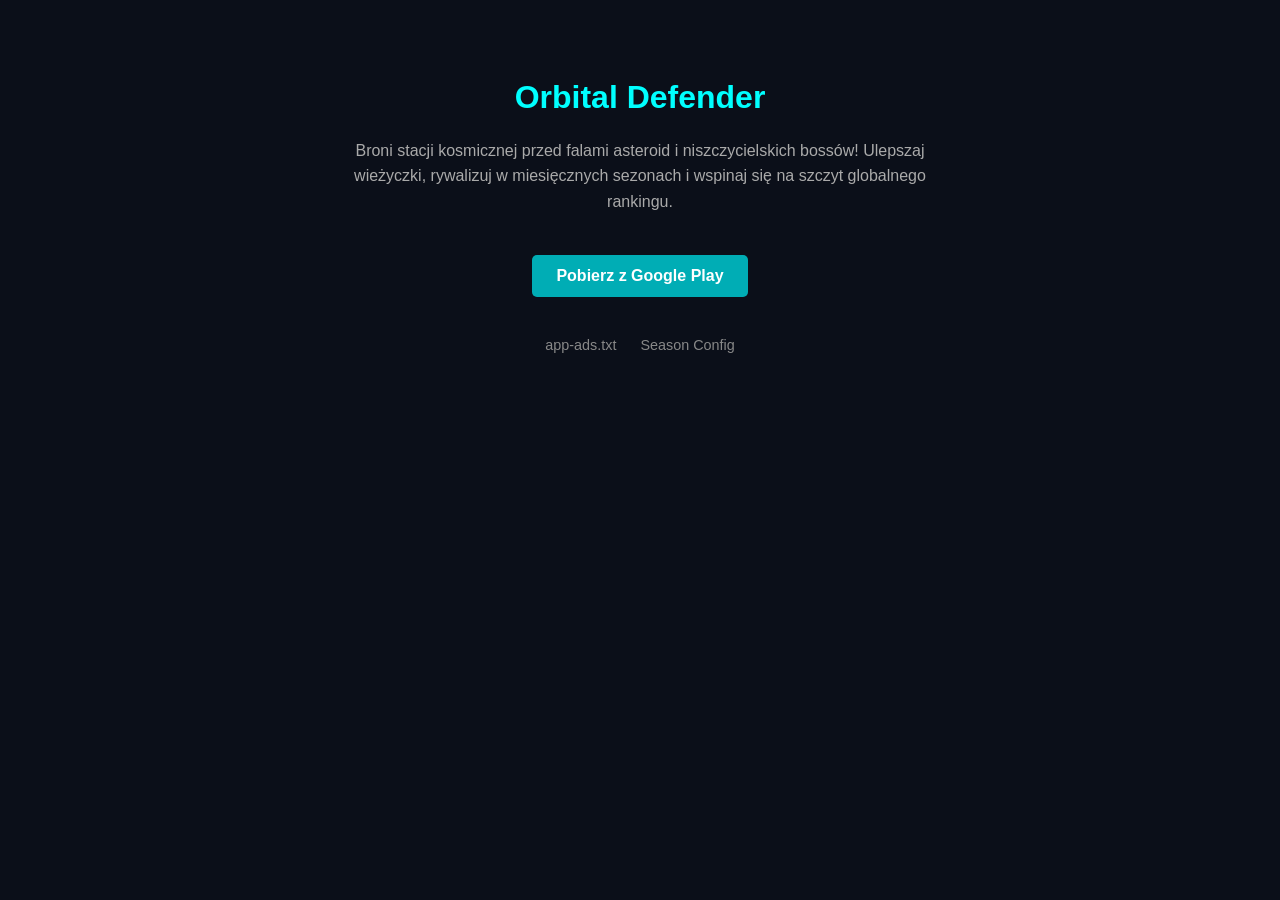
==== index.html @ 1ce60726 "Add initial HTML structure for Orbital Defender" ====
<!DOCTYPE html>
<html lang="pl">
<head>
    <meta charset="UTF-8">
    <meta name="viewport" content="width=device-width, initial-scale=1.0">
    <title>Orbital Defender</title>
    <style>
        body { font-family: Arial, sans-serif; background: #0b0f19; color: #fff; text-align: center; padding: 50px; }
        h1 { color: #00ffff; }
        p { color: #aaa; max-width: 600px; margin: 20px auto; line-height: 1.6; }
        .btn { display: inline-block; background: #00adb5; color: #fff; padding: 12px 24px; text-decoration: none; border-radius: 5px; font-weight: bold; margin-top: 20px; }
        .btn:hover { background: #00818a; }
        .links { margin-top: 40px; font-size: 0.9em; }
        .links a { color: #888; text-decoration: none; margin: 0 10px; }
    </style>
</head>
<body>
    <h1>Orbital Defender</h1>
    <p>Broni stacji kosmicznej przed falami asteroid i niszczycielskich bossów! Ulepszaj wieżyczki, rywalizuj w miesięcznych sezonach i wspinaj się na szczyt globalnego rankingu.</p>
    
    <a class="btn" href="#">Pobierz z Google Play</a>

    <div class="links">
        <a href="app-ads.txt">app-ads.txt</a>
        <a href="seasonconfig.json">Season Config</a>
    </div>
</body>
</html>
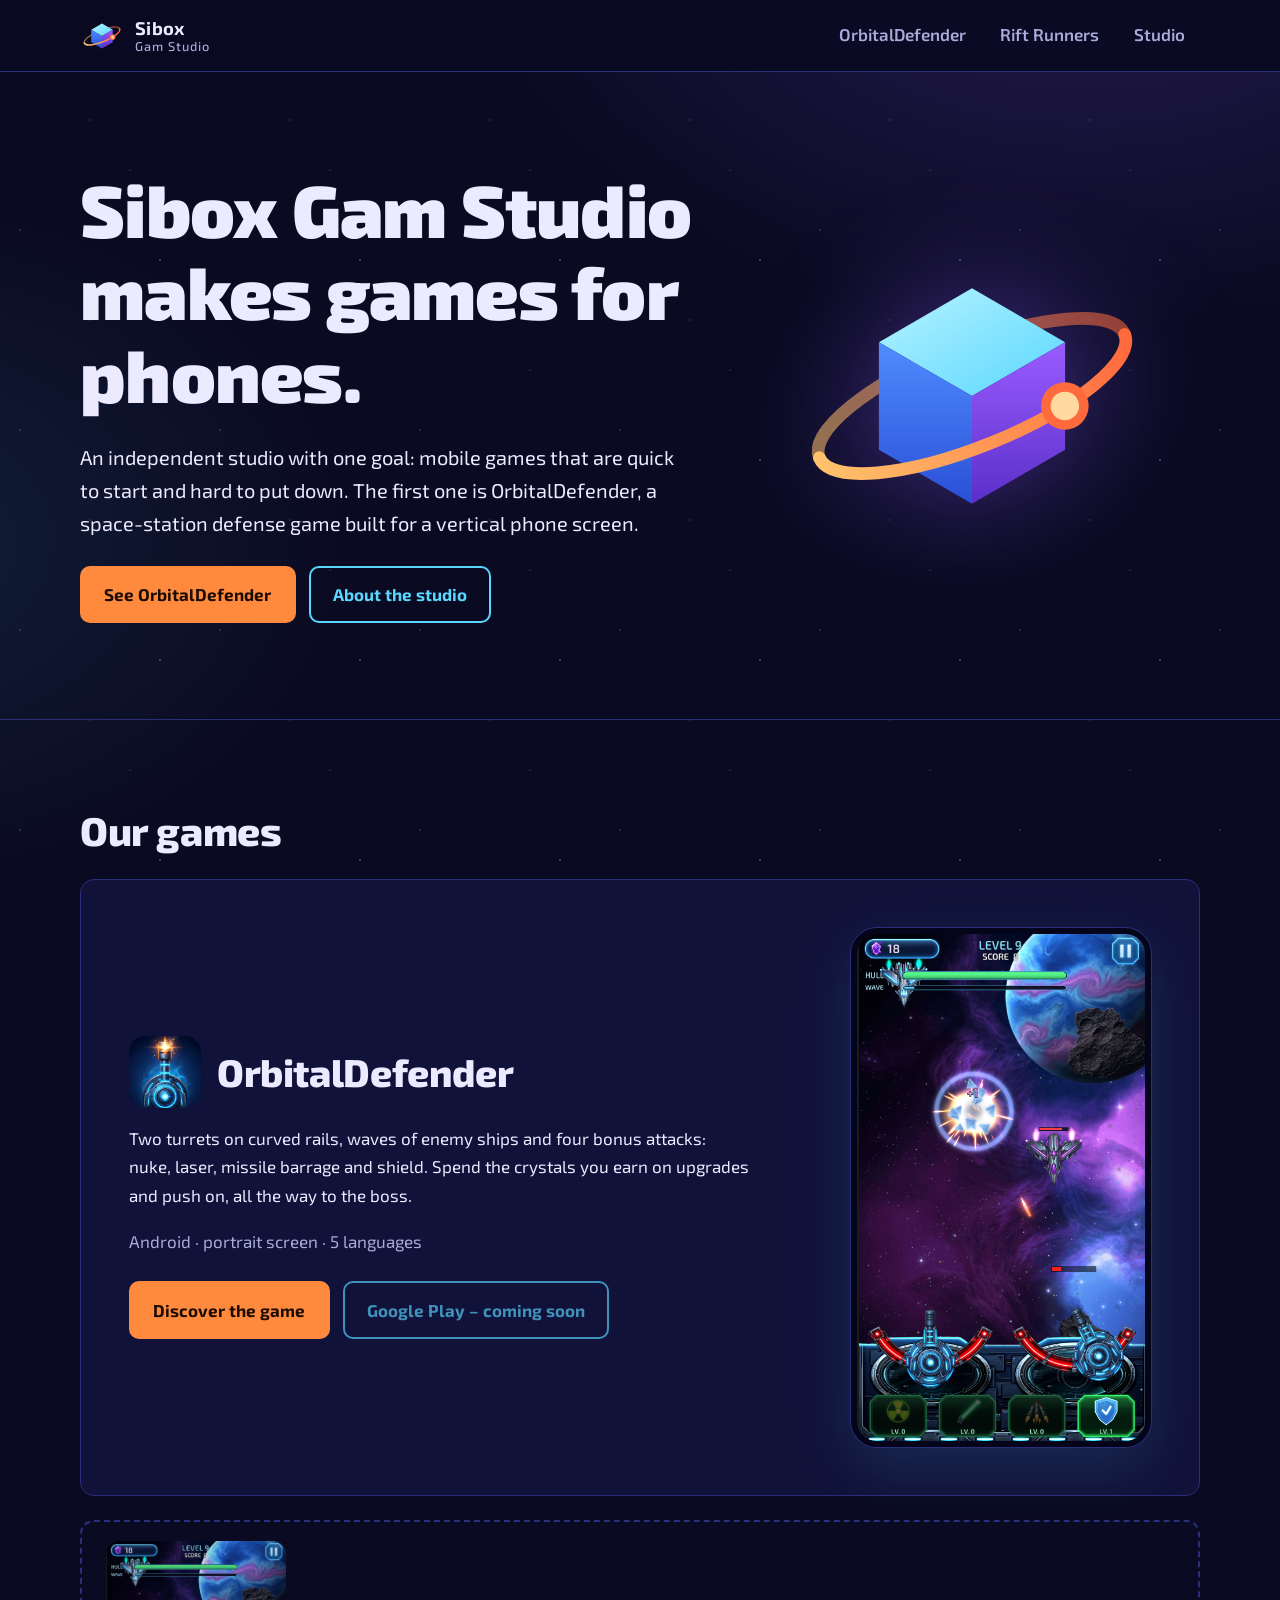
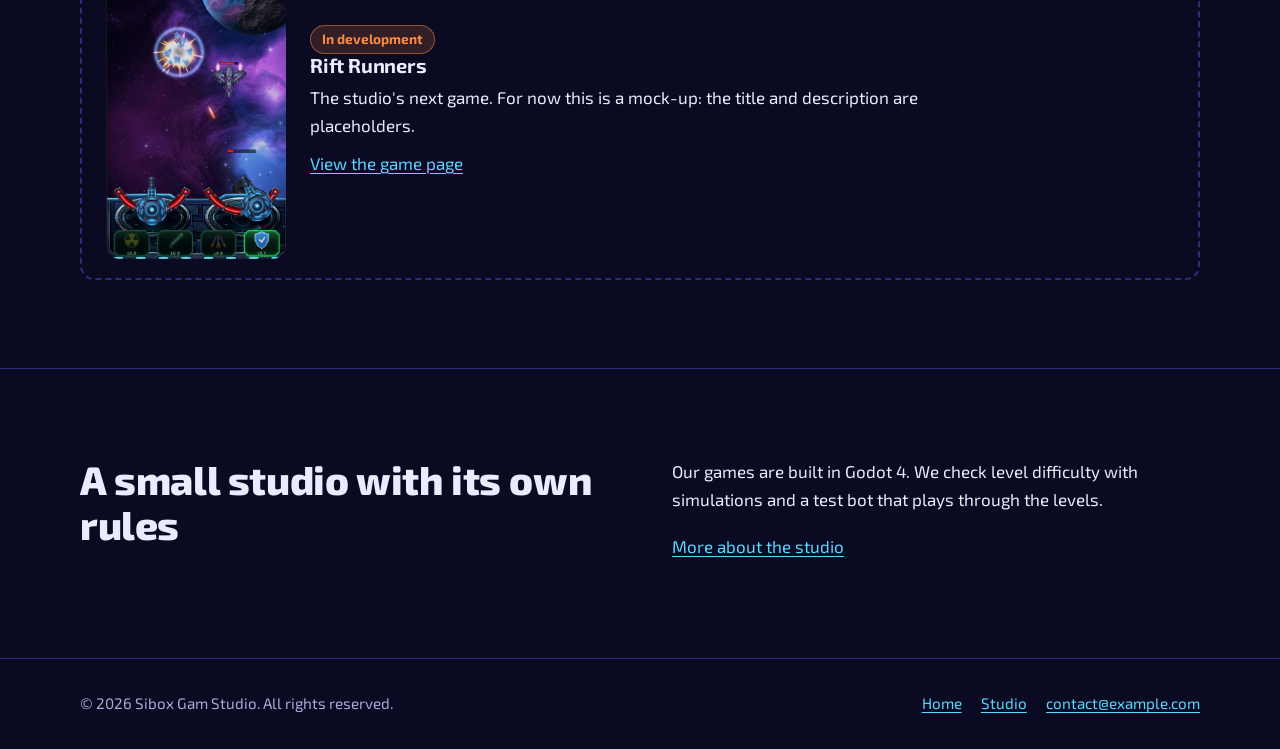
==== commit 37a6a01a: "Add files via upload" ====
--- a/index.html
+++ b/index.html
@@ -1,28 +1,110 @@
 <!DOCTYPE html>
-<html lang="pl">
+<html lang="en">
 <head>
-    <meta charset="UTF-8">
-    <meta name="viewport" content="width=device-width, initial-scale=1.0">
-    <title>Orbital Defender</title>
-    <style>
-        body { font-family: Arial, sans-serif; background: #0b0f19; color: #fff; text-align: center; padding: 50px; }
-        h1 { color: #00ffff; }
-        p { color: #aaa; max-width: 600px; margin: 20px auto; line-height: 1.6; }
-        .btn { display: inline-block; background: #00adb5; color: #fff; padding: 12px 24px; text-decoration: none; border-radius: 5px; font-weight: bold; margin-top: 20px; }
-        .btn:hover { background: #00818a; }
-        .links { margin-top: 40px; font-size: 0.9em; }
-        .links a { color: #888; text-decoration: none; margin: 0 10px; }
-    </style>
+  <meta charset="utf-8">
+  <meta name="viewport" content="width=device-width, initial-scale=1">
+  <title>Sibox Gam Studio – mobile games</title>
+  <meta name="description" content="Independent mobile game studio. Check out OrbitalDefender, a space-station defense game for Android.">
+  <meta name="theme-color" content="#0a0a22">
+  <meta property="og:title" content="Sibox Gam Studio – mobile games">
+  <meta property="og:description" content="Independent mobile game studio. Check out OrbitalDefender, a space-station defense game for Android.">
+  <meta property="og:type" content="website">
+  <!-- Once published you can add the full URL: <meta property="og:image" content="https://YOUR-LOGIN.github.io/REPO/assets/img/screenshot-1.png"> -->
+  <link rel="icon" href="assets/favicon.svg" type="image/svg+xml">
+  <link rel="stylesheet" href="css/style.css">
 </head>
 <body>
-    <h1>Orbital Defender</h1>
-    <p>Broni stacji kosmicznej przed falami asteroid i niszczycielskich bossów! Ulepszaj wieżyczki, rywalizuj w miesięcznych sezonach i wspinaj się na szczyt globalnego rankingu.</p>
-    
-    <a class="btn" href="#">Pobierz z Google Play</a>
+  <a class="skip" href="#main">Skip to content</a>
+  <header class="site-header">
+    <div class="wrap">
+      <a class="brand" href="index.html" aria-label="Sibox Gam Studio – home">
+        <img src="assets/logo-mark.svg" alt="" width="44" height="44">
+        <span>Sibox<small>Gam Studio</small></span>
+      </a>
+      <nav class="tabs" aria-label="Main navigation">
+        <a href="orbital-defender.html">OrbitalDefender</a>
+        <a href="rift-runners.html">Rift Runners</a>
+        <a href="studio.html">Studio</a>
+      </nav>
+    </div>
+  </header>
 
-    <div class="links">
-        <a href="app-ads.txt">app-ads.txt</a>
-        <a href="seasonconfig.json">Season Config</a>
+  <main id="main">
+    <section class="hero">
+      <div class="wrap">
+        <div>
+          <h1>Sibox Gam Studio makes games for phones.</h1>
+          <p class="lead">An independent studio with one goal: mobile games that are quick to start and hard to put down. The first one is OrbitalDefender, a space-station defense game built for a vertical phone screen.</p>
+          <div class="actions">
+            <a class="btn btn-primary" href="orbital-defender.html">See OrbitalDefender</a>
+            <a class="btn btn-ghost" href="studio.html">About the studio</a>
+          </div>
+        </div>
+        <img class="hero-mark" src="assets/logo-mark.svg" alt="Studio logo: a cube circled by an orbit with a small satellite" width="380" height="380">
+      </div>
+    </section>
+
+    <section class="games section-line" id="games">
+      <div class="wrap">
+        <h2>Our games</h2>
+
+        <article class="game-feature">
+          <div>
+            <div class="title">
+              <img src="assets/img/orbital-defender-icon.png" alt="" width="72" height="72">
+              <h3>OrbitalDefender</h3>
+            </div>
+            <p>Two turrets on curved rails, waves of enemy ships and four bonus attacks: nuke, laser, missile barrage and shield. Spend the crystals you earn on upgrades and push on, all the way to the boss.</p>
+            <p class="dim">Android &middot; portrait screen &middot; 5 languages</p>
+            <div class="actions">
+              <a class="btn btn-primary" href="orbital-defender.html">Discover the game</a>
+              <!-- CHANGE: add the Google Play link once the game is published -->
+              <a class="btn btn-ghost" href="#" aria-disabled="true">Google Play – coming soon</a>
+            </div>
+          </div>
+          <a href="orbital-defender.html" aria-label="Go to the OrbitalDefender page">
+            <!-- REPLACE: assets/img/screenshot-1.png -->
+            <img class="phone" src="assets/img/screenshot-1.png" alt="OrbitalDefender screenshot: the station's turrets firing at an enemy ship" width="497" height="876">
+          </a>
+        </article>
+
+        <article class="game-next">
+          <!-- REPLACE: assets/img/preview-1.png -->
+          <img src="assets/img/preview-1.png" alt="Early artwork for Rift Runners" width="180" height="317">
+          <div>
+            <span class="badge">In development</span>
+            <h3>Rift Runners</h3>
+            <p>The studio's next game. For now this is a mock-up: the title and description are placeholders.</p>
+            <a href="rift-runners.html">View the game page</a>
+          </div>
+        </article>
+      </div>
+    </section>
+
+    <section class="section-line">
+      <div class="wrap split">
+        <div>
+          <h2>A small studio with its own rules</h2>
+        </div>
+        <div>
+          <p>Our games are built in Godot 4. We check level difficulty with simulations and a test bot that plays through the levels.</p>
+          <p><a href="studio.html">More about the studio</a></p>
+        </div>
+      </div>
+    </section>
+  </main>
+
+  <footer class="site-footer">
+    <div class="wrap">
+      <p>&copy; <span data-year>2026</span> Sibox Gam Studio. All rights reserved.</p>
+      <nav aria-label="Footer">
+        <a href="index.html">Home</a>
+        <a href="studio.html">Studio</a>
+        <!-- CHANGE: put your real e-mail address here -->
+        <a href="mailto:contact@example.com">contact@example.com</a>
+      </nav>
     </div>
+  </footer>
+  <script src="js/site.js"></script>
 </body>
 </html>
--- a/css/style.css
+++ b/css/style.css
@@ -0,0 +1,245 @@
+/* Sibox Gam Studio – shared styles for all pages.
+   Colors and the Exo 2 typeface come from the OrbitalDefender game itself. */
+
+@font-face {
+  font-family: "Exo 2";
+  src: url("../assets/fonts/Exo2.ttf") format("truetype");
+  font-weight: 100 900;
+  font-display: swap;
+}
+
+:root {
+  --bg: #0a0a22;
+  --bg-raised: #11123a;
+  --line: #2a2f7a;
+  --ink: #eceaff;
+  --ink-dim: #a9abd9;
+  --cyan: #5ad7ff;
+  --violet: #8a5cff;
+  --ember: #ff8a3d;
+  --ember-ink: #1c0c00;
+  --radius-frame: 26px;
+  --radius-panel: 14px;
+  --radius-ui: 10px;
+  --wrap: 1120px;
+}
+
+*, *::before, *::after { box-sizing: border-box; }
+
+html { scroll-behavior: smooth; }
+
+body {
+  margin: 0;
+  font-family: "Exo 2", system-ui, -apple-system, "Segoe UI", sans-serif;
+  font-size: 1.0625rem;
+  line-height: 1.65;
+  color: var(--ink);
+  background:
+    radial-gradient(900px 600px at 85% -10%, rgba(138, 92, 255, .22), transparent 70%),
+    radial-gradient(700px 500px at -10% 60%, rgba(90, 215, 255, .10), transparent 70%),
+    var(--bg);
+  background-attachment: fixed;
+  min-height: 100vh;
+  display: flex;
+  flex-direction: column;
+}
+
+/* Stars: layered dots on a fixed background */
+body::before {
+  content: "";
+  position: fixed;
+  inset: 0;
+  z-index: -1;
+  pointer-events: none;
+  opacity: .55;
+  background-image:
+    radial-gradient(1px 1px at 20px 30px, rgba(255,255,255,.8), transparent),
+    radial-gradient(1px 1px at 90px 120px, rgba(255,255,255,.6), transparent),
+    radial-gradient(1.5px 1.5px at 160px 60px, rgba(190,232,255,.9), transparent),
+    radial-gradient(1px 1px at 130px 170px, rgba(255,255,255,.5), transparent);
+  background-size: 200px 200px;
+}
+
+img { max-width: 100%; height: auto; display: block; }
+
+a { color: var(--cyan); text-underline-offset: 3px; }
+a:hover { color: #9be7ff; }
+
+:focus-visible {
+  outline: 3px solid var(--cyan);
+  outline-offset: 3px;
+  border-radius: 4px;
+}
+
+.wrap { width: min(100% - 2.5rem, var(--wrap)); margin-inline: auto; }
+
+.skip {
+  position: absolute; left: -999px; top: 0;
+  background: var(--ember); color: var(--ember-ink);
+  padding: .6rem 1rem; z-index: 100;
+}
+.skip:focus { left: 0; }
+
+/* ---------- Header and tabs ---------- */
+.site-header {
+  position: sticky; top: 0; z-index: 50;
+  background: rgba(10, 10, 34, .88);
+  backdrop-filter: blur(10px);
+  border-bottom: 1px solid var(--line);
+}
+.site-header .wrap {
+  display: flex; align-items: center; justify-content: space-between;
+  gap: 1rem 2rem; flex-wrap: wrap; padding-block: .7rem;
+}
+.brand { display: flex; align-items: center; gap: .7rem; text-decoration: none; color: var(--ink); }
+.brand img { width: 44px; height: 44px; }
+.brand span { font-weight: 700; font-size: 1.15rem; letter-spacing: .01em; line-height: 1.1; }
+.brand small { display: block; font-weight: 500; font-size: .8rem; color: var(--ink-dim); letter-spacing: .08em; }
+
+.tabs { display: flex; gap: .25rem; flex-wrap: wrap; }
+.tabs a {
+  text-decoration: none; color: var(--ink-dim);
+  padding: .55rem .95rem; font-weight: 600;
+  border-bottom: 3px solid transparent;
+}
+.tabs a:hover { color: var(--ink); }
+.tabs a[aria-current="page"] { color: var(--ink); border-bottom-color: var(--ember); }
+
+/* ---------- Typografia ---------- */
+h1, h2, h3 { line-height: 1.12; margin: 0 0 .6em; font-weight: 800; letter-spacing: -.01em; }
+h1 { font-size: clamp(2.4rem, 6vw + .5rem, 4.6rem); font-weight: 900; }
+h2 { font-size: clamp(1.7rem, 2.6vw + .6rem, 2.5rem); }
+h3 { font-size: 1.25rem; font-weight: 700; }
+p { margin: 0 0 1.1em; max-width: 62ch; }
+.lead { font-size: 1.25rem; color: var(--ink); max-width: 52ch; }
+.dim { color: var(--ink-dim); }
+
+section { padding-block: clamp(3rem, 7vw, 5.5rem); }
+.section-line { border-top: 1px solid var(--line); }
+
+/* ---------- Przyciski ---------- */
+.actions { display: flex; flex-wrap: wrap; gap: .8rem; margin-top: 1.6rem; }
+.btn {
+  display: inline-block; text-decoration: none; font: inherit; font-weight: 700;
+  padding: .8rem 1.4rem; border-radius: var(--radius-ui);
+  border: 2px solid transparent; cursor: pointer;
+}
+.btn-primary { background: var(--ember); color: var(--ember-ink); }
+.btn-primary:hover { background: #ffa05e; color: var(--ember-ink); }
+.btn-ghost { border-color: var(--cyan); color: var(--cyan); background: transparent; }
+.btn-ghost:hover { background: rgba(90, 215, 255, .12); color: #b6f3ff; }
+.btn[aria-disabled="true"] { opacity: .65; cursor: not-allowed; }
+
+/* ---------- Home page: hero ---------- */
+.hero { padding-block: clamp(3rem, 8vw, 6rem); }
+.hero .wrap {
+  display: grid; grid-template-columns: 1.15fr .85fr; gap: 2rem 3rem; align-items: center;
+}
+.hero h1 { margin-bottom: .35em; }
+.hero-mark { width: min(100%, 380px); margin-inline: auto; filter: drop-shadow(0 0 60px rgba(138, 92, 255, .45)); }
+
+/* ---------- Game cards on the home page ---------- */
+.games h2 { margin-bottom: 1.6rem; }
+
+.game-feature {
+  display: grid; grid-template-columns: 1fr 300px; gap: 2rem 3.5rem; align-items: center;
+  background: var(--bg-raised); border: 1px solid var(--line);
+  border-radius: var(--radius-panel); padding: clamp(1.5rem, 4vw, 3rem);
+}
+.game-feature .title { display: flex; align-items: center; gap: 1rem; margin-bottom: 1rem; }
+.game-feature .title img { width: 72px; height: 72px; border-radius: 16px; }
+.game-feature .title h3 { font-size: clamp(1.8rem, 3vw, 2.4rem); margin: 0; font-weight: 800; }
+
+.game-next {
+  margin-top: 1.5rem;
+  display: grid; grid-template-columns: 180px 1fr; gap: 1.5rem; align-items: center;
+  border: 2px dashed var(--line); border-radius: var(--radius-panel);
+  padding: 1.2rem 1.5rem;
+}
+.game-next img { border-radius: 14px; opacity: .85; }
+.game-next h3 { margin-bottom: .3em; }
+.game-next p { margin-bottom: .6em; }
+
+.badge {
+  display: inline-block; font-size: .85rem; font-weight: 700;
+  padding: .15rem .7rem; border-radius: 999px;
+  background: rgba(255, 138, 61, .16); color: var(--ember); border: 1px solid rgba(255, 138, 61, .5);
+}
+
+/* ---------- Phone frame for screenshots ---------- */
+.phone {
+  border: 6px solid #04041a; border-radius: var(--radius-frame); overflow: hidden;
+  box-shadow: 0 0 0 1px var(--line), 0 20px 60px rgba(90, 215, 255, .12);
+  background: #04041a;
+}
+
+/* ---------- Game page ---------- */
+.game-hero { padding-block: clamp(2.5rem, 6vw, 5rem); }
+.game-hero .wrap { display: grid; grid-template-columns: 1fr 320px; gap: 2rem 4rem; align-items: center; }
+.game-hero .icon { width: 96px; height: 96px; border-radius: 22px; margin-bottom: 1.2rem; }
+.facts { display: grid; grid-template-columns: max-content 1fr; gap: .5rem 1.5rem; margin: 0; }
+.facts dt { color: var(--ink-dim); font-weight: 600; }
+.facts dd { margin: 0; }
+
+.split { display: grid; grid-template-columns: 1fr 1fr; gap: 2rem 4rem; align-items: start; }
+.split > div > p:last-child { margin-bottom: 0; }
+
+.bonuses { list-style: none; margin: 0; padding: 0; display: grid; gap: 1rem; }
+.bonuses li { border-left: 3px solid var(--violet); padding: .1rem 0 .1rem 1rem; }
+.bonuses strong { display: block; font-size: 1.1rem; }
+
+.enemies {
+  list-style: none; padding: 0; margin: 2rem 0 0;
+  display: grid; grid-template-columns: repeat(auto-fill, minmax(150px, 1fr)); gap: 1rem;
+}
+.enemies li {
+  background: var(--bg-raised); border: 1px solid var(--line); border-radius: var(--radius-panel);
+  padding: 1rem .8rem; text-align: center;
+}
+.enemies img { height: 96px; width: auto; margin: 0 auto .7rem; object-fit: contain; }
+.enemies b { display: block; line-height: 1.2; }
+.enemies span { font-size: .9rem; color: var(--ink-dim); }
+.enemies .boss { border-color: var(--ember); }
+
+.gallery {
+  list-style: none; padding: 0; margin: 2rem 0 0;
+  display: grid; grid-template-columns: repeat(2, 1fr); gap: 1.2rem;
+}
+@media (min-width: 560px) { .gallery { grid-template-columns: repeat(3, 1fr); } }
+@media (min-width: 960px) { .gallery { grid-template-columns: repeat(6, 1fr); gap: 1rem; } }
+.gallery a { display: block; border-radius: var(--radius-frame); }
+.gallery .phone { transition: transform .2s ease; }
+.gallery a:hover .phone { transform: translateY(-4px); }
+.gallery.gallery-3 { grid-template-columns: repeat(auto-fit, minmax(160px, 240px)); }
+
+dialog.lightbox {
+  border: 0; padding: 0; background: transparent; max-width: 94vw; max-height: 94vh; overflow: visible;
+}
+dialog.lightbox::backdrop { background: rgba(4, 4, 20, .88); }
+dialog.lightbox img { max-height: 90vh; width: auto; border-radius: var(--radius-frame); }
+dialog.lightbox button {
+  position: absolute; top: -.5rem; right: -.5rem; width: 2.6rem; height: 2.6rem;
+  border-radius: 50%; border: 2px solid var(--cyan); background: var(--bg);
+  color: var(--ink); font: inherit; font-size: 1.3rem; cursor: pointer;
+}
+
+/* ---------- Footer ---------- */
+.site-footer { margin-top: auto; border-top: 1px solid var(--line); padding-block: 2rem; color: var(--ink-dim); font-size: .95rem; }
+.site-footer .wrap { display: flex; flex-wrap: wrap; justify-content: space-between; gap: 1rem 2rem; }
+.site-footer p { margin: 0; max-width: none; }
+.site-footer nav { display: flex; gap: 1.2rem; flex-wrap: wrap; }
+
+/* ---------- Mobile ---------- */
+@media (max-width: 820px) {
+  .hero .wrap, .game-hero .wrap, .game-feature, .split { grid-template-columns: 1fr; }
+  .hero-mark { width: 200px; margin-inline: 0; order: -1; }
+  .game-feature .phone, .game-hero .phone { max-width: 280px; }
+  .game-next { grid-template-columns: 1fr; }
+  .game-next img { max-width: 220px; }
+  .tabs a { padding: .5rem .55rem; font-size: .95rem; }
+}
+
+@media (prefers-reduced-motion: reduce) {
+  html { scroll-behavior: auto; }
+  .gallery .phone { transition: none; }
+}
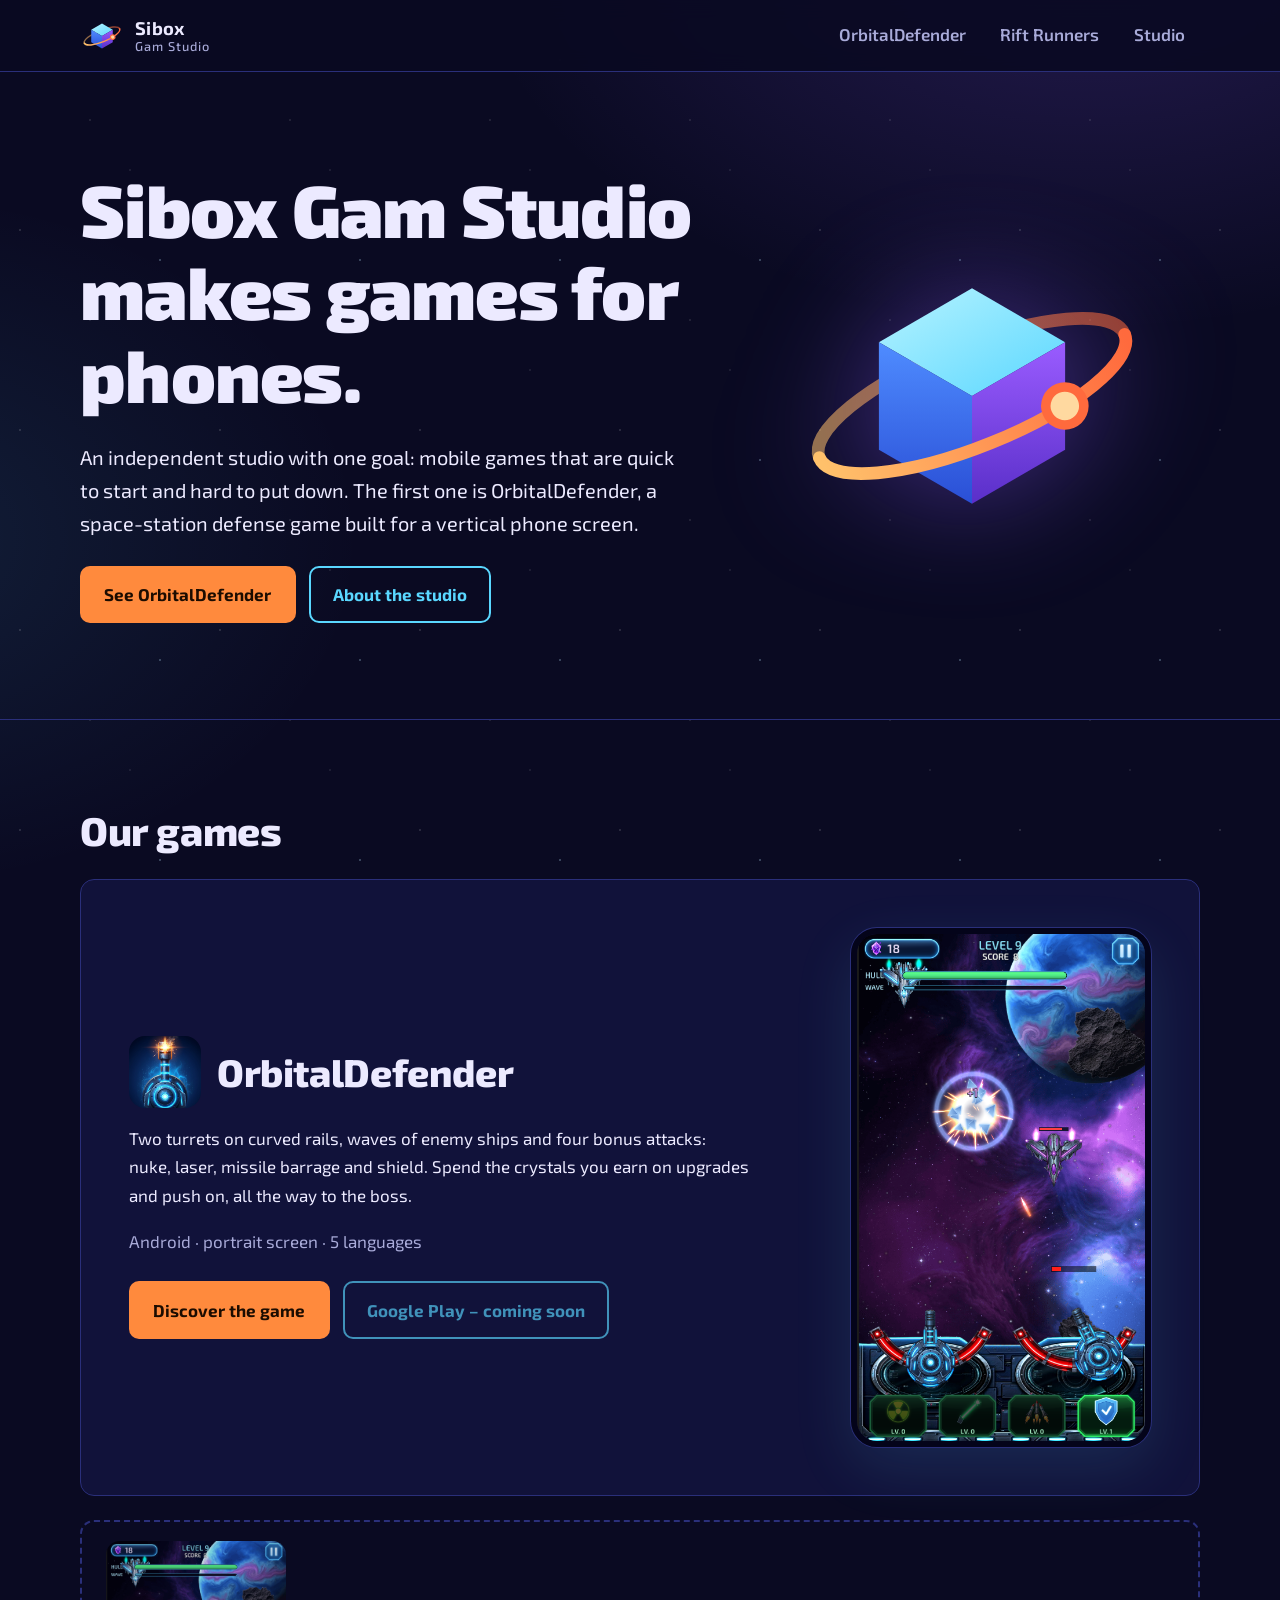
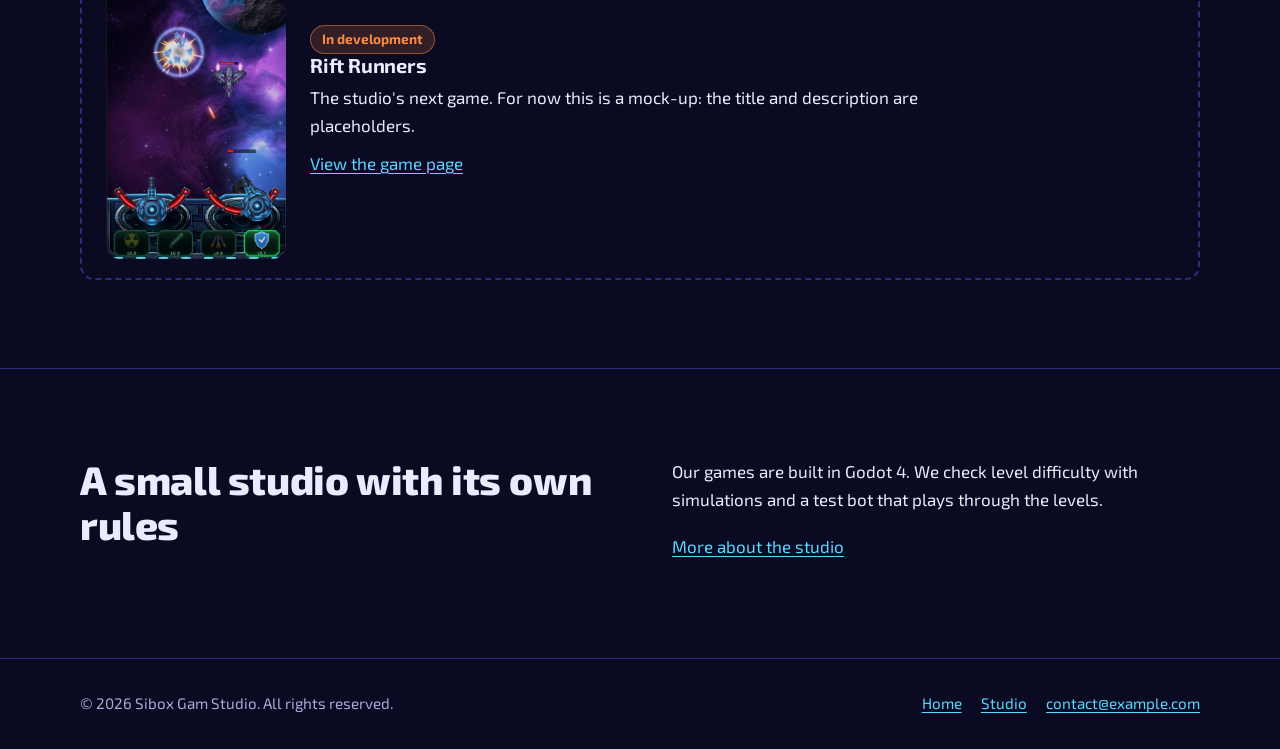
==== commit c58b13f3: "Correct spelling of 'Game' in title and meta tags" ====
--- a/index.html
+++ b/index.html
@@ -3,7 +3,7 @@
 <head>
   <meta charset="utf-8">
   <meta name="viewport" content="width=device-width, initial-scale=1">
-  <title>Sibox Gam Studio – mobile games</title>
+  <title>Sibox Game Studio – mobile games</title>
   <meta name="description" content="Independent mobile game studio. Check out OrbitalDefender, a space-station defense game for Android.">
   <meta name="theme-color" content="#0a0a22">
   <meta property="og:title" content="Sibox Gam Studio – mobile games">
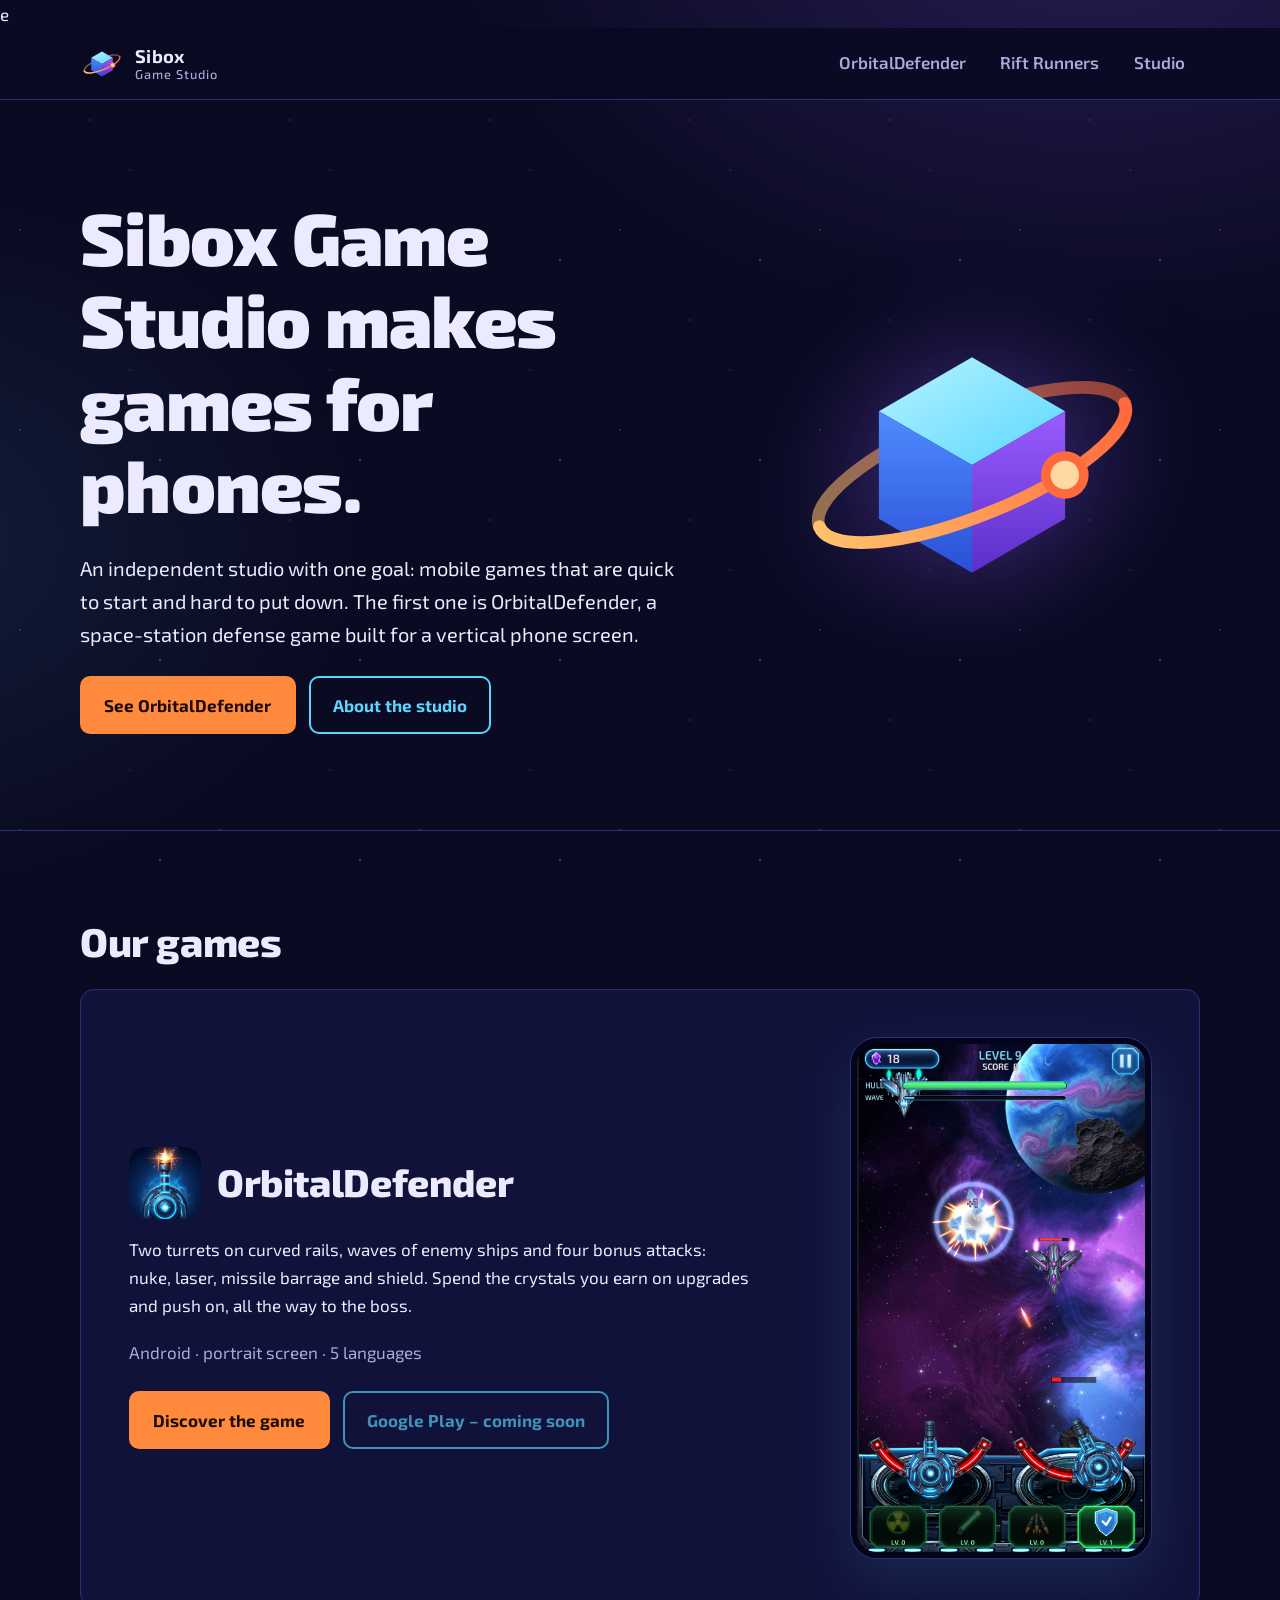
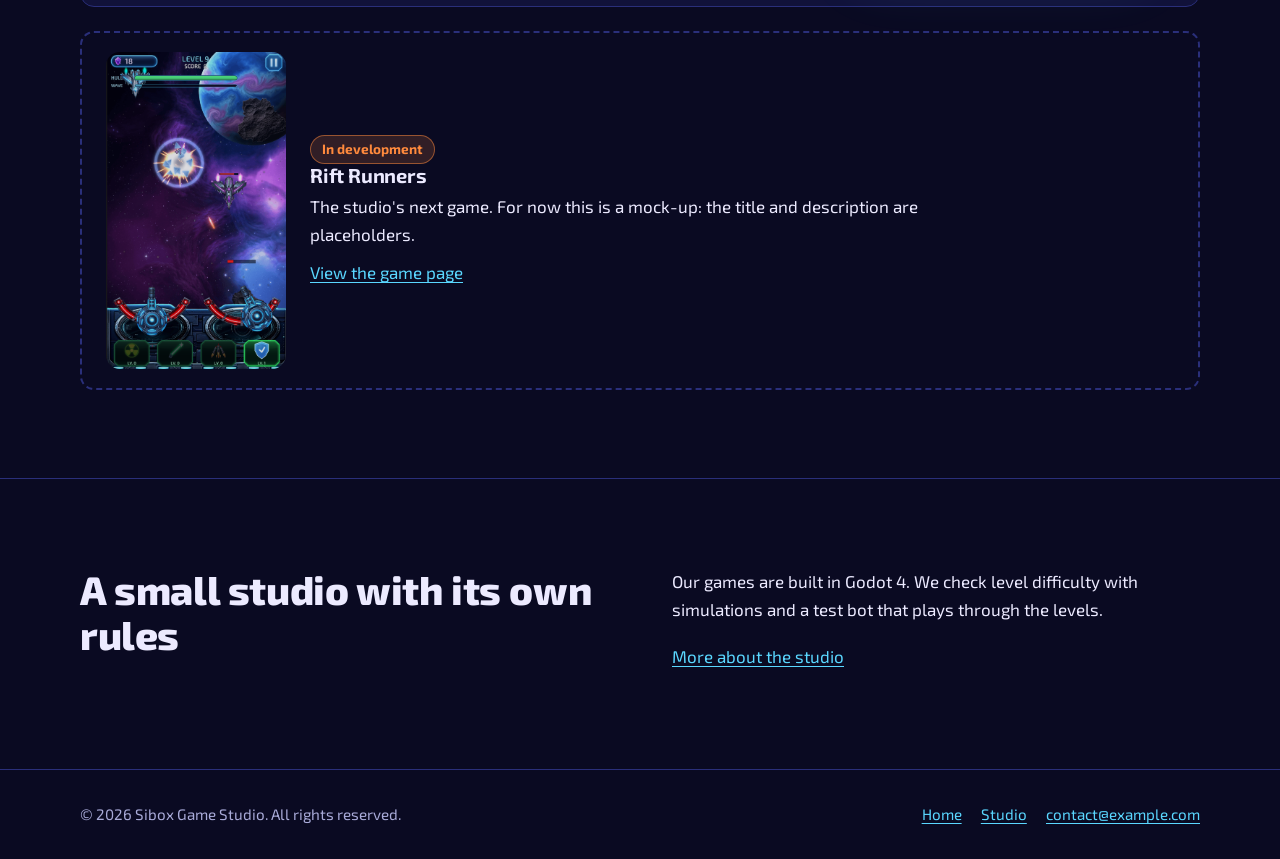
==== commit e979be5d: "Correct 'Gam' to 'Game' in index.html" ====
--- a/index.html
+++ b/index.html
@@ -1,4 +1,4 @@
-<!DOCTYPE html>
+e<!DOCTYPE html>
 <html lang="en">
 <head>
   <meta charset="utf-8">
@@ -19,7 +19,7 @@
     <div class="wrap">
       <a class="brand" href="index.html" aria-label="Sibox Gam Studio – home">
         <img src="assets/logo-mark.svg" alt="" width="44" height="44">
-        <span>Sibox<small>Gam Studio</small></span>
+        <span>Sibox<small>Game Studio</small></span>
       </a>
       <nav class="tabs" aria-label="Main navigation">
         <a href="orbital-defender.html">OrbitalDefender</a>
@@ -33,7 +33,7 @@
     <section class="hero">
       <div class="wrap">
         <div>
-          <h1>Sibox Gam Studio makes games for phones.</h1>
+          <h1>Sibox Game Studio makes games for phones.</h1>
           <p class="lead">An independent studio with one goal: mobile games that are quick to start and hard to put down. The first one is OrbitalDefender, a space-station defense game built for a vertical phone screen.</p>
           <div class="actions">
             <a class="btn btn-primary" href="orbital-defender.html">See OrbitalDefender</a>
@@ -96,7 +96,7 @@
 
   <footer class="site-footer">
     <div class="wrap">
-      <p>&copy; <span data-year>2026</span> Sibox Gam Studio. All rights reserved.</p>
+      <p>&copy; <span data-year>2026</span> Sibox Game Studio. All rights reserved.</p>
       <nav aria-label="Footer">
         <a href="index.html">Home</a>
         <a href="studio.html">Studio</a>
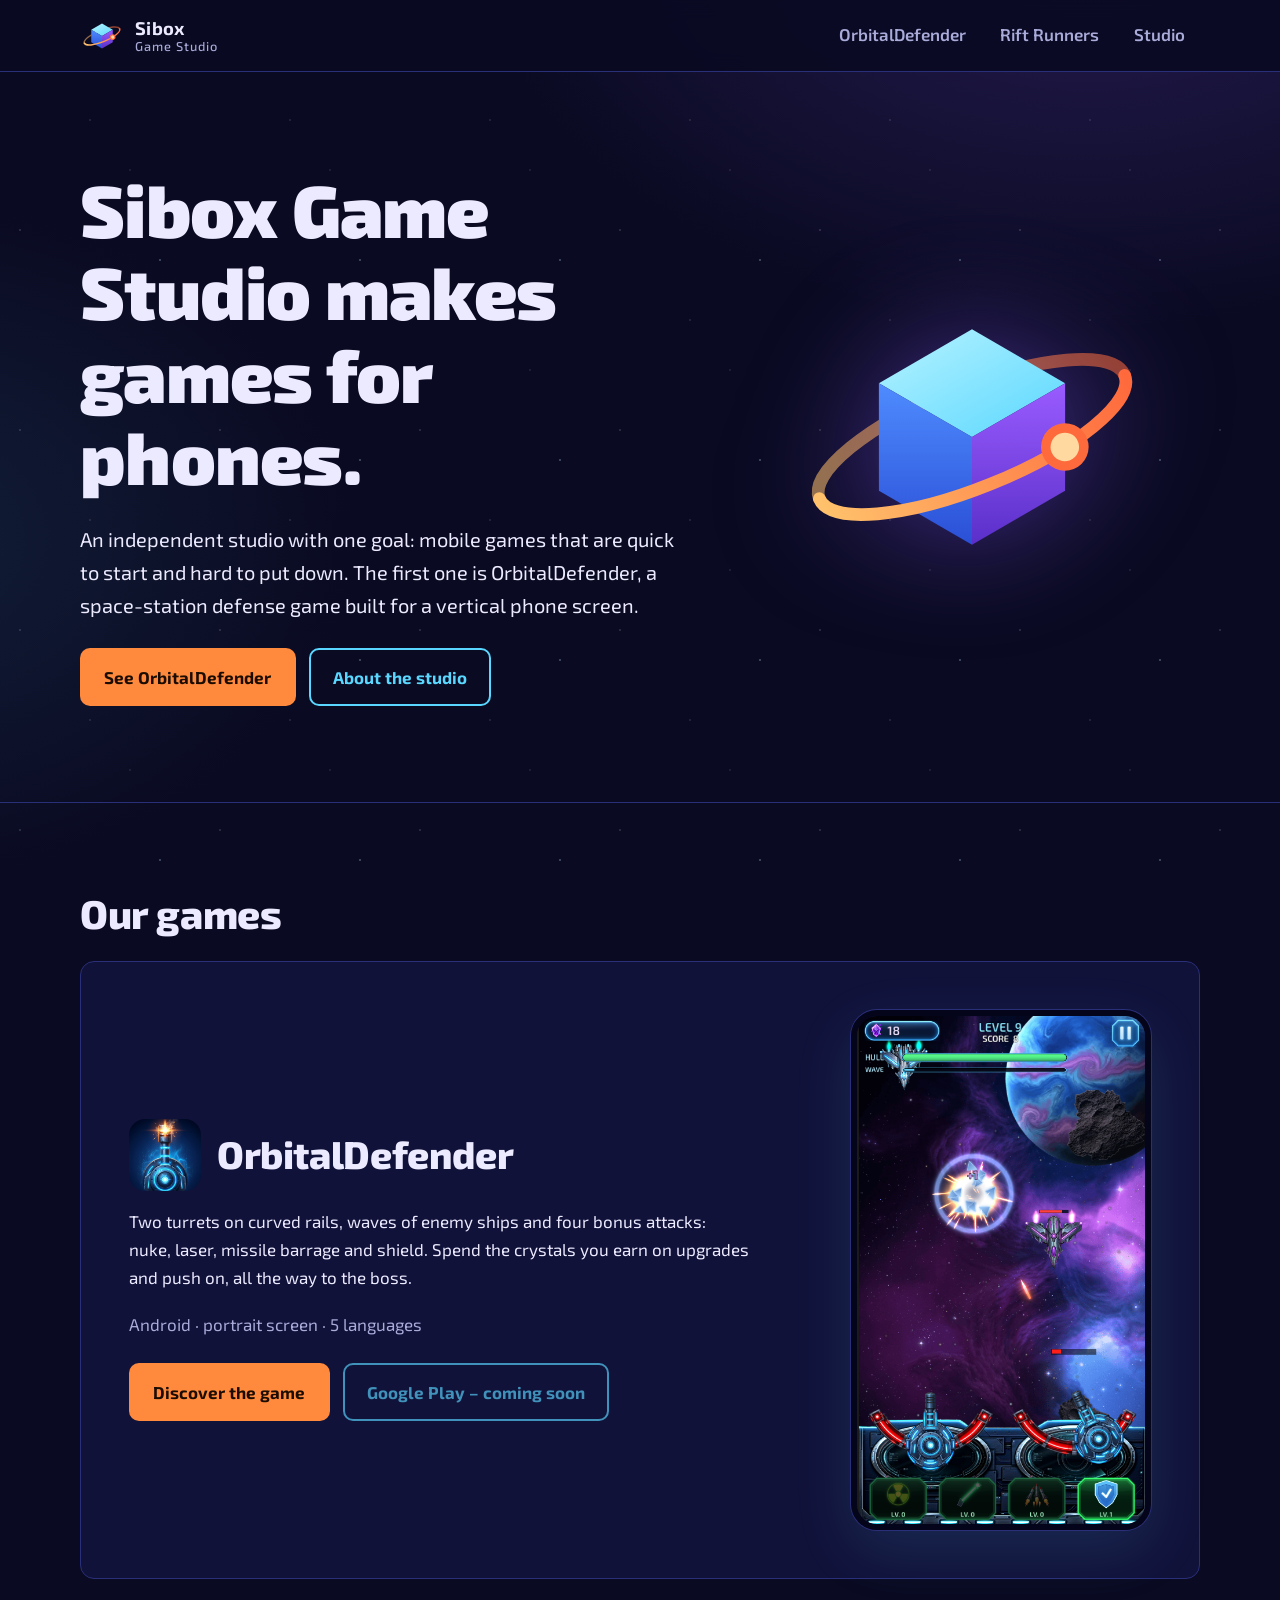
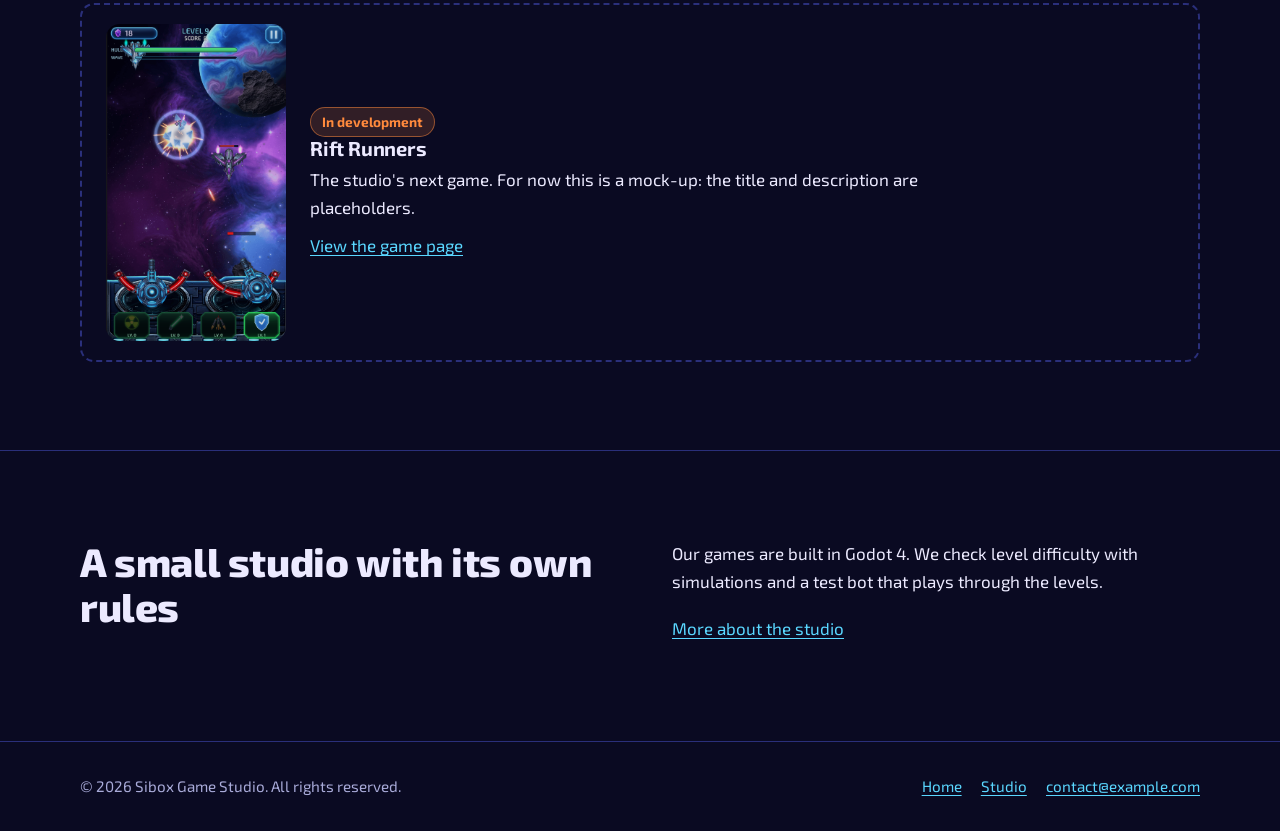
==== commit bbde4afa: "Update index.html" ====
--- a/index.html
+++ b/index.html
@@ -1,4 +1,4 @@
-e<!DOCTYPE html>
+<!DOCTYPE html>
 <html lang="en">
 <head>
   <meta charset="utf-8">
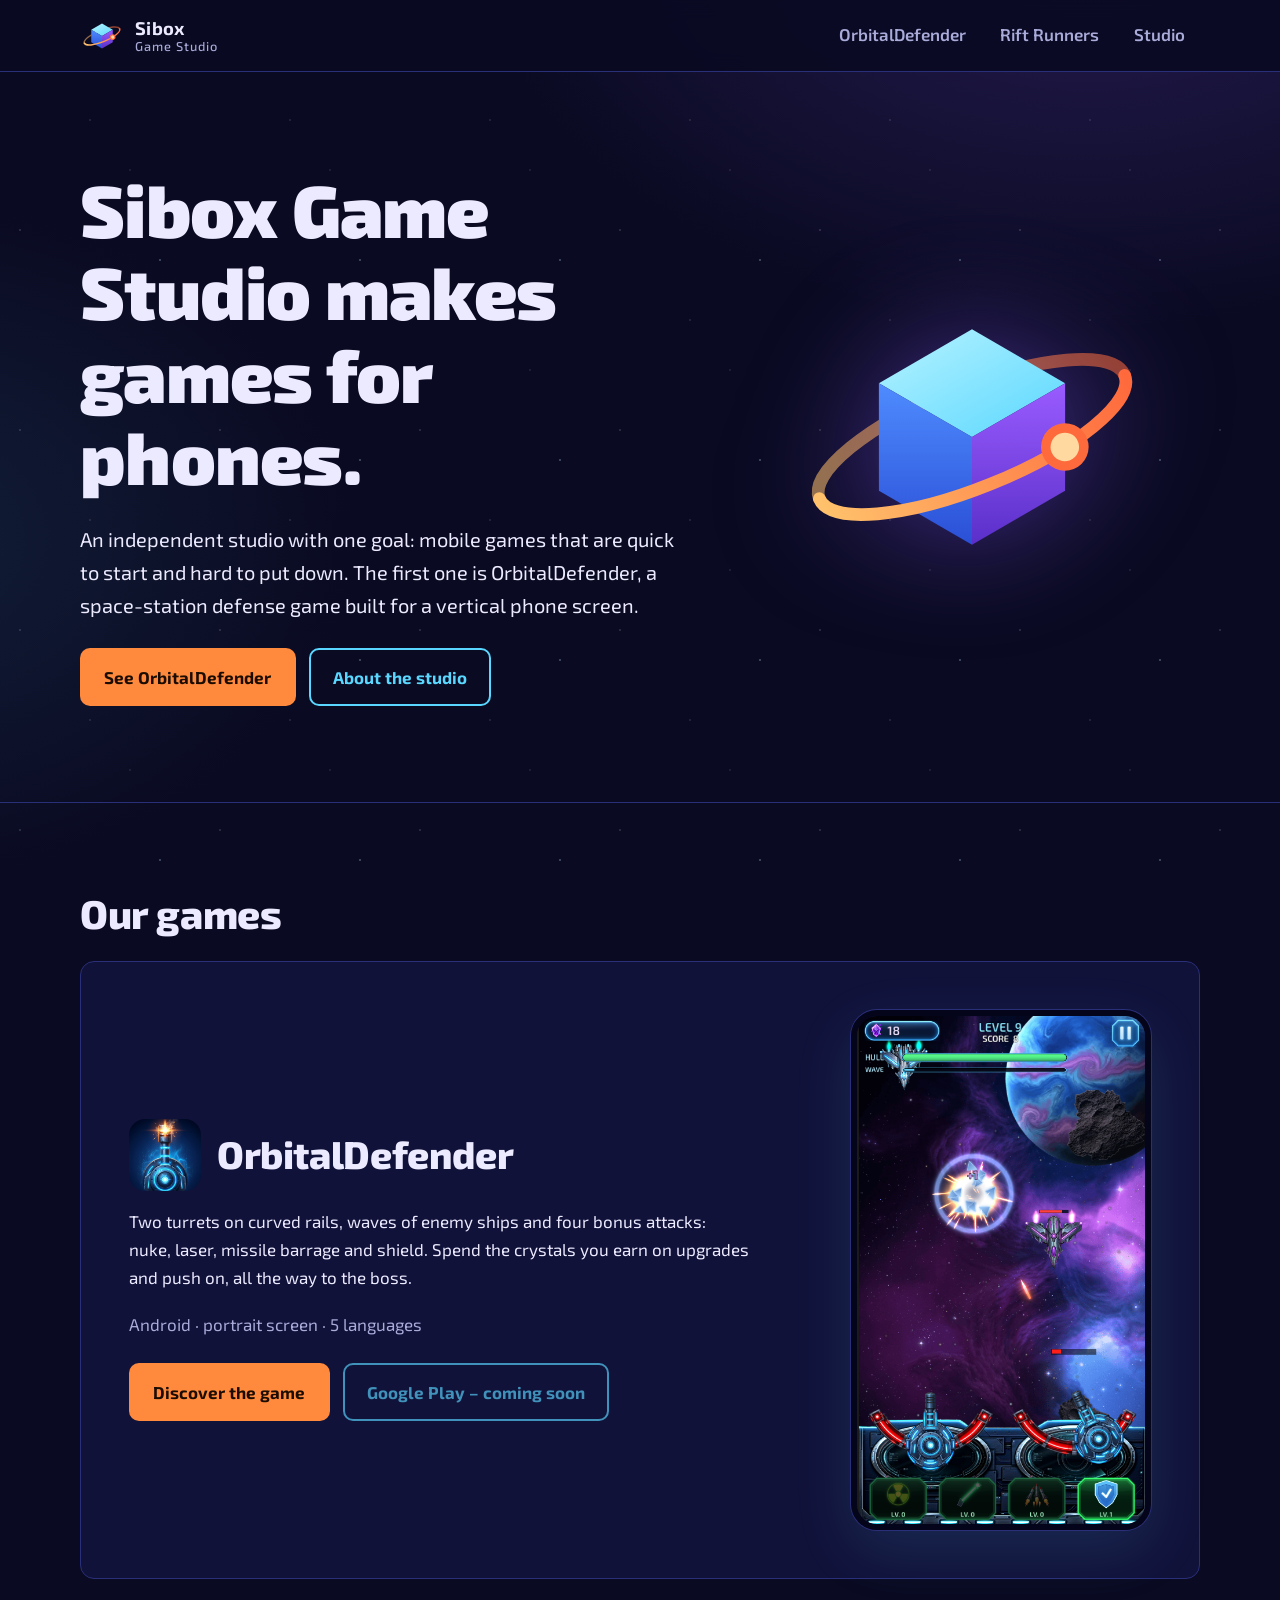
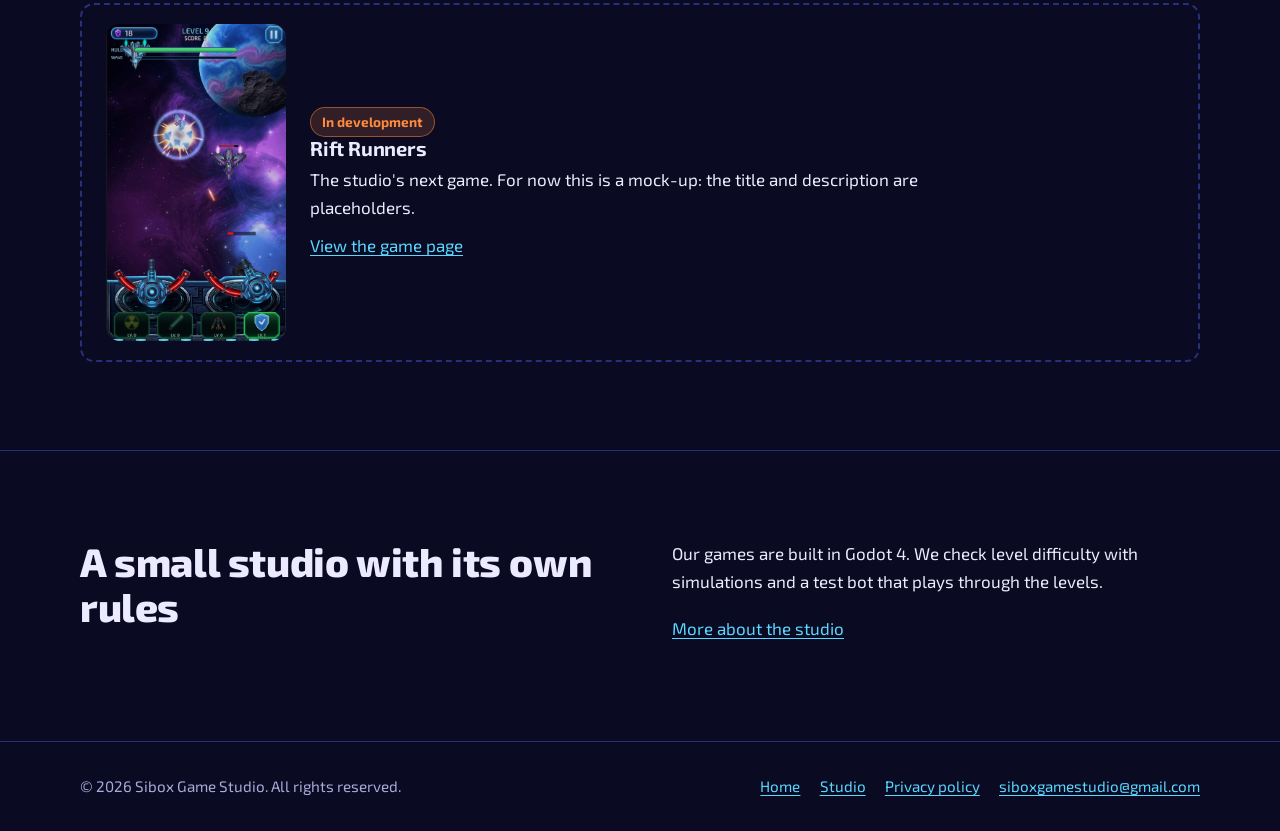
==== commit 59ab1e9a: "Update index.html" ====
--- a/index.html
+++ b/index.html
@@ -6,7 +6,7 @@
   <title>Sibox Game Studio – mobile games</title>
   <meta name="description" content="Independent mobile game studio. Check out OrbitalDefender, a space-station defense game for Android.">
   <meta name="theme-color" content="#0a0a22">
-  <meta property="og:title" content="Sibox Gam Studio – mobile games">
+  <meta property="og:title" content="Sibox Game Studio – mobile games">
   <meta property="og:description" content="Independent mobile game studio. Check out OrbitalDefender, a space-station defense game for Android.">
   <meta property="og:type" content="website">
   <!-- Once published you can add the full URL: <meta property="og:image" content="https://YOUR-LOGIN.github.io/REPO/assets/img/screenshot-1.png"> -->
@@ -100,8 +100,9 @@
       <nav aria-label="Footer">
         <a href="index.html">Home</a>
         <a href="studio.html">Studio</a>
+         <a href="privacy.html">Privacy policy</a>
         <!-- CHANGE: put your real e-mail address here -->
-        <a href="mailto:contact@example.com">contact@example.com</a>
+        <a href="mailto:contact@example.com">siboxgamestudio@gmail.com</a>
       </nav>
     </div>
   </footer>
--- a/css/style.css
+++ b/css/style.css
@@ -243,3 +243,8 @@
   html { scroll-behavior: auto; }
   .gallery .phone { transition: none; }
 }
+
+/* ---------- Privacy policy ---------- */
+.policy ul { margin: 0 0 1.1em; padding-left: 1.2rem; max-width: 62ch; }
+.policy li { margin-bottom: .45em; }
+.policy .split h2 { font-size: clamp(1.3rem, 1.6vw + .6rem, 1.7rem); }
